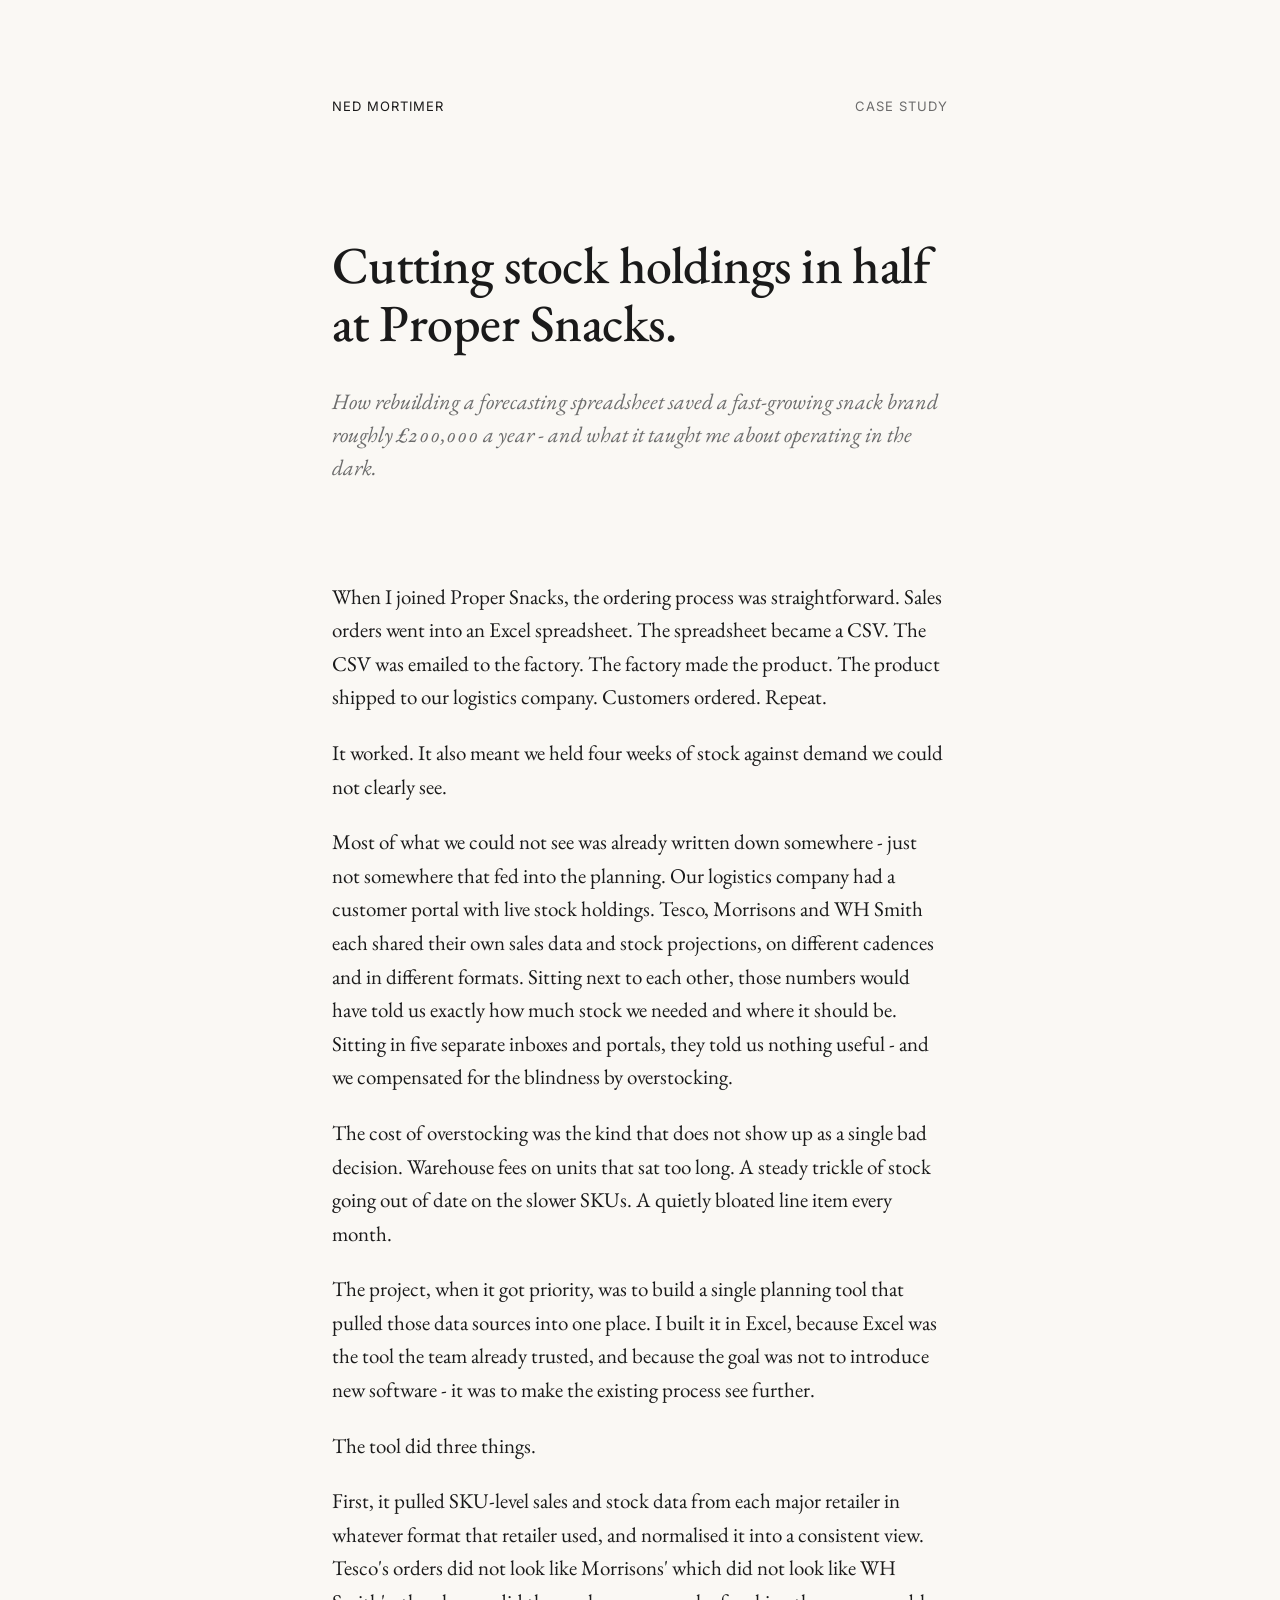
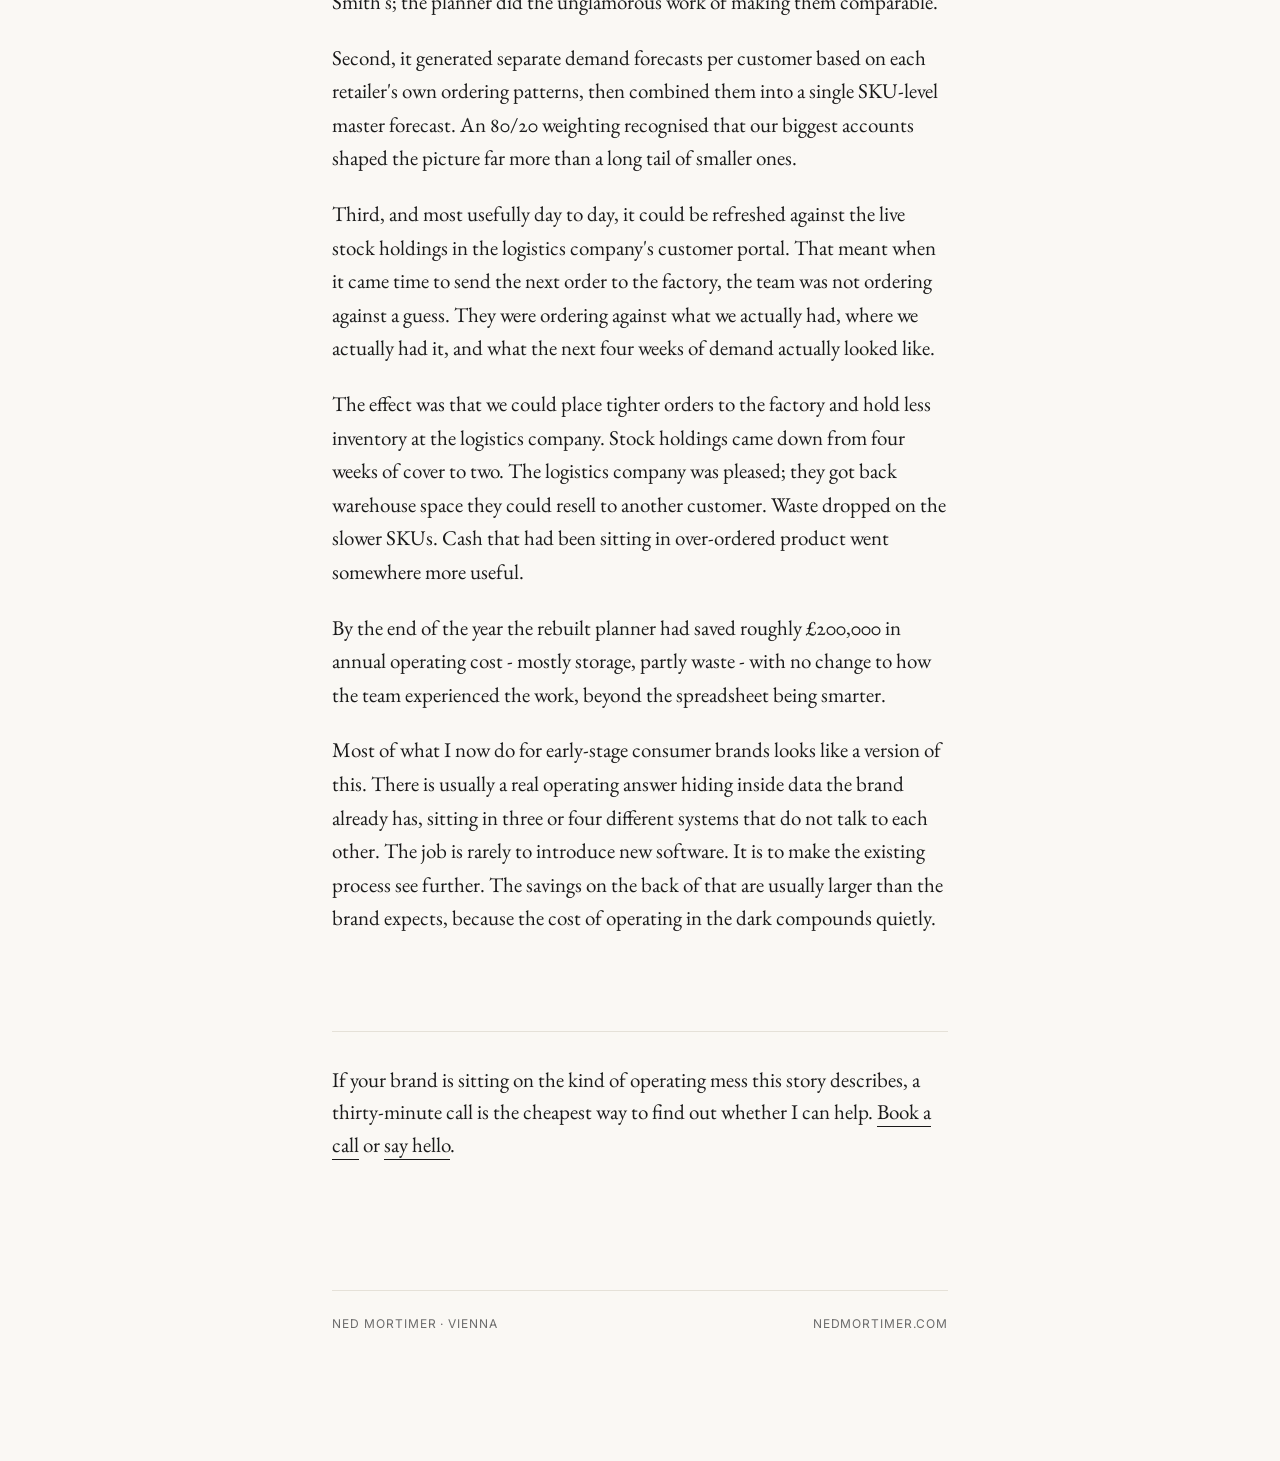
==== proper-snacks.html @ 6c1e4ab5 "Add Proper Snacks case study page - New /proper-snacks.html with the full forecasting story - Extrac" ====
<!doctype html>
<html lang="en">
<head>
<meta charset="utf-8">
<meta name="viewport" content="width=device-width, initial-scale=1">
<title>Cutting stock holdings in half at Proper Snacks - Ned Mortimer</title>
<meta name="description" content="How rebuilding a forecasting spreadsheet at Proper Snacks reduced stock holdings from four weeks to two and saved roughly £200,000 a year in operating costs.">
<link rel="preconnect" href="https://fonts.googleapis.com">
<link rel="preconnect" href="https://fonts.gstatic.com" crossorigin>
<link href="https://fonts.googleapis.com/css2?family=EB+Garamond:ital,wght@0,400;0,500;1,400&family=Inter:wght@400;500&display=swap" rel="stylesheet">
<link rel="stylesheet" href="styles.css">
</head>
<body>
<div class="wrap">

  <header class="masthead">
    <a class="name" href="/">Ned Mortimer</a>
    <span>Case Study</span>
  </header>

  <h1>Cutting stock holdings in half at Proper Snacks.</h1>

  <p class="dek">How rebuilding a forecasting spreadsheet saved a fast-growing snack brand roughly £200,000 a year - and what it taught me about operating in the dark.</p>

  <section class="article">

    <p>When I joined Proper Snacks, the ordering process was straightforward. Sales orders went into an Excel spreadsheet. The spreadsheet became a CSV. The CSV was emailed to the factory. The factory made the product. The product shipped to our logistics company. Customers ordered. Repeat.</p>

    <p>It worked. It also meant we held four weeks of stock against demand we could not clearly see.</p>

    <p>Most of what we could not see was already written down somewhere - just not somewhere that fed into the planning. Our logistics company had a customer portal with live stock holdings. Tesco, Morrisons and WH Smith each shared their own sales data and stock projections, on different cadences and in different formats. Sitting next to each other, those numbers would have told us exactly how much stock we needed and where it should be. Sitting in five separate inboxes and portals, they told us nothing useful - and we compensated for the blindness by overstocking.</p>

    <p>The cost of overstocking was the kind that does not show up as a single bad decision. Warehouse fees on units that sat too long. A steady trickle of stock going out of date on the slower SKUs. A quietly bloated line item every month.</p>

    <p>The project, when it got priority, was to build a single planning tool that pulled those data sources into one place. I built it in Excel, because Excel was the tool the team already trusted, and because the goal was not to introduce new software - it was to make the existing process see further.</p>

    <p>The tool did three things.</p>

    <p>First, it pulled SKU-level sales and stock data from each major retailer in whatever format that retailer used, and normalised it into a consistent view. Tesco's orders did not look like Morrisons' which did not look like WH Smith's; the planner did the unglamorous work of making them comparable.</p>

    <p>Second, it generated separate demand forecasts per customer based on each retailer's own ordering patterns, then combined them into a single SKU-level master forecast. An 80/20 weighting recognised that our biggest accounts shaped the picture far more than a long tail of smaller ones.</p>

    <p>Third, and most usefully day to day, it could be refreshed against the live stock holdings in the logistics company's customer portal. That meant when it came time to send the next order to the factory, the team was not ordering against a guess. They were ordering against what we actually had, where we actually had it, and what the next four weeks of demand actually looked like.</p>

    <p>The effect was that we could place tighter orders to the factory and hold less inventory at the logistics company. Stock holdings came down from four weeks of cover to two. The logistics company was pleased; they got back warehouse space they could resell to another customer. Waste dropped on the slower SKUs. Cash that had been sitting in over-ordered product went somewhere more useful.</p>

    <p>By the end of the year the rebuilt planner had saved roughly £200,000 in annual operating cost - mostly storage, partly waste - with no change to how the team experienced the work, beyond the spreadsheet being smarter.</p>

    <p>Most of what I now do for early-stage consumer brands looks like a version of this. There is usually a real operating answer hiding inside data the brand already has, sitting in three or four different systems that do not talk to each other. The job is rarely to introduce new software. It is to make the existing process see further. The savings on the back of that are usually larger than the brand expects, because the cost of operating in the dark compounds quietly.</p>

  </section>

  <section class="cta">
    <p>If your brand is sitting on the kind of operating mess this story describes, a thirty-minute call is the cheapest way to find out whether I can help. <a href="https://cal.com/ned-mortimer">Book a call</a> or <a href="mailto:hello@nedmortimer.com">say hello</a>.</p>
  </section>

  <footer>
    <span>Ned Mortimer &middot; Vienna</span>
    <span><a href="/" style="color: inherit; text-decoration: none;">nedmortimer.com</a></span>
  </footer>

</div>
</body>
</html>
---- styles.css ----
:root {
  --ink: #1a1a1a;
  --muted: #6b6b6b;
  --rule: #e5e1d8;
  --paper: #faf8f4;
  --accent: #1a1a1a;
  --serif: "EB Garamond", Georgia, "Times New Roman", serif;
  --sans: "Inter", -apple-system, BlinkMacSystemFont, "Segoe UI", sans-serif;
}

* { box-sizing: border-box; }
html { -webkit-text-size-adjust: 100%; }
body {
  margin: 0;
  background: var(--paper);
  color: var(--ink);
  font-family: var(--serif);
  font-size: 21px;
  line-height: 1.55;
  font-feature-settings: "kern", "liga", "onum";
  -webkit-font-smoothing: antialiased;
}

.wrap {
  max-width: 680px;
  margin: 0 auto;
  padding: 96px 32px 128px;
}

header.masthead {
  display: flex;
  justify-content: space-between;
  align-items: baseline;
  margin-bottom: 120px;
  font-family: var(--sans);
  font-size: 13px;
  letter-spacing: 0.08em;
  text-transform: uppercase;
  color: var(--muted);
}
header.masthead .name { color: var(--ink); }
header.masthead a.name {
  color: var(--ink);
  text-decoration: none;
}
header.masthead a.name:hover { color: var(--muted); }

h1 {
  font-family: var(--serif);
  font-weight: 500;
  font-size: 52px;
  line-height: 1.12;
  letter-spacing: -0.01em;
  margin: 0 0 32px;
}
h1 em { font-style: italic; color: var(--muted); font-weight: 400; }

.lede {
  font-size: 22px;
  line-height: 1.5;
  color: var(--ink);
  margin: 0 0 16px;
}

.dek {
  font-family: var(--serif);
  font-style: italic;
  font-size: 22px;
  line-height: 1.5;
  color: var(--muted);
  margin: 0 0 16px;
}

section { margin-top: 96px; }

h2 {
  font-family: var(--sans);
  font-size: 12px;
  font-weight: 500;
  letter-spacing: 0.14em;
  text-transform: uppercase;
  color: var(--muted);
  margin: 0 0 28px;
  padding-bottom: 12px;
  border-bottom: 1px solid var(--rule);
}

h3 {
  font-family: var(--serif);
  font-weight: 500;
  font-size: 28px;
  line-height: 1.25;
  margin: 0 0 8px;
}

p { margin: 0 0 18px; }
p:last-child { margin-bottom: 0; }

a.inline {
  color: var(--ink);
  text-decoration: none;
  border-bottom: 1px solid var(--rule);
  padding-bottom: 1px;
}
a.inline:hover { border-color: var(--ink); }

ul.offer {
  list-style: none;
  padding: 0;
  margin: 0;
}
ul.offer li {
  padding: 20px 0;
  border-bottom: 1px solid var(--rule);
  display: grid;
  grid-template-columns: 140px 1fr;
  gap: 24px;
  align-items: baseline;
}
ul.offer li:last-child { border-bottom: none; }
ul.offer .label {
  font-family: var(--sans);
  font-size: 12px;
  letter-spacing: 0.12em;
  text-transform: uppercase;
  color: var(--muted);
}
ul.offer .body { font-size: 19px; line-height: 1.5; }

.case {
  padding: 32px 0;
  border-bottom: 1px solid var(--rule);
}
.case:last-child { border-bottom: none; }
.case .meta {
  font-family: var(--sans);
  font-size: 12px;
  letter-spacing: 0.1em;
  text-transform: uppercase;
  color: var(--muted);
  margin-bottom: 12px;
}
.case .result {
  font-style: italic;
  color: var(--muted);
  border-left: 2px solid var(--rule);
  padding-left: 18px;
  margin-top: 18px;
}
.case .more {
  display: inline-block;
  margin-top: 28px;
  font-family: var(--sans);
  font-size: 12px;
  font-weight: 500;
  letter-spacing: 0.14em;
  text-transform: uppercase;
  color: var(--ink);
  text-decoration: none;
  border-bottom: 1px solid var(--rule);
  padding-bottom: 4px;
}
.case .more:hover { border-color: var(--ink); }

.placeholder {
  background: rgba(0,0,0,0.04);
  padding: 2px 6px;
  border-radius: 2px;
  font-family: var(--sans);
  font-size: 14px;
  color: var(--muted);
}

.article p { font-size: 21px; line-height: 1.6; margin: 0 0 22px; }

.contact a {
  color: var(--ink);
  text-decoration: none;
  border-bottom: 1px solid var(--ink);
  padding-bottom: 1px;
}
.contact a:hover { color: var(--muted); border-color: var(--muted); }

.contact-grid {
  display: grid;
  grid-template-columns: 140px 1fr;
  gap: 16px 24px;
  font-size: 19px;
}
.contact-grid dt {
  font-family: var(--sans);
  font-size: 12px;
  letter-spacing: 0.12em;
  text-transform: uppercase;
  color: var(--muted);
  align-self: baseline;
  padding-top: 4px;
}
.contact-grid dd { margin: 0; }

.cta {
  margin-top: 96px;
  padding-top: 32px;
  border-top: 1px solid var(--rule);
}
.cta p { font-size: 21px; }
.cta a {
  color: var(--ink);
  text-decoration: none;
  border-bottom: 1px solid var(--ink);
  padding-bottom: 1px;
}
.cta a:hover { color: var(--muted); border-color: var(--muted); }

footer {
  margin-top: 128px;
  padding-top: 24px;
  border-top: 1px solid var(--rule);
  font-family: var(--sans);
  font-size: 12px;
  letter-spacing: 0.08em;
  text-transform: uppercase;
  color: var(--muted);
  display: flex;
  justify-content: space-between;
}

@media (max-width: 600px) {
  .wrap { padding: 56px 22px 80px; }
  header.masthead { margin-bottom: 72px; flex-direction: column; gap: 6px; }
  h1 { font-size: 38px; }
  .lede, .dek { font-size: 20px; }
  section { margin-top: 72px; }
  ul.offer li { grid-template-columns: 1fr; gap: 6px; }
  .contact-grid { grid-template-columns: 1fr; gap: 4px 0; }
  .contact-grid dt { padding-top: 14px; }
  .contact-grid dt:first-of-type { padding-top: 0; }
  footer { flex-direction: column; gap: 8px; }
  .article p { font-size: 19px; }
}
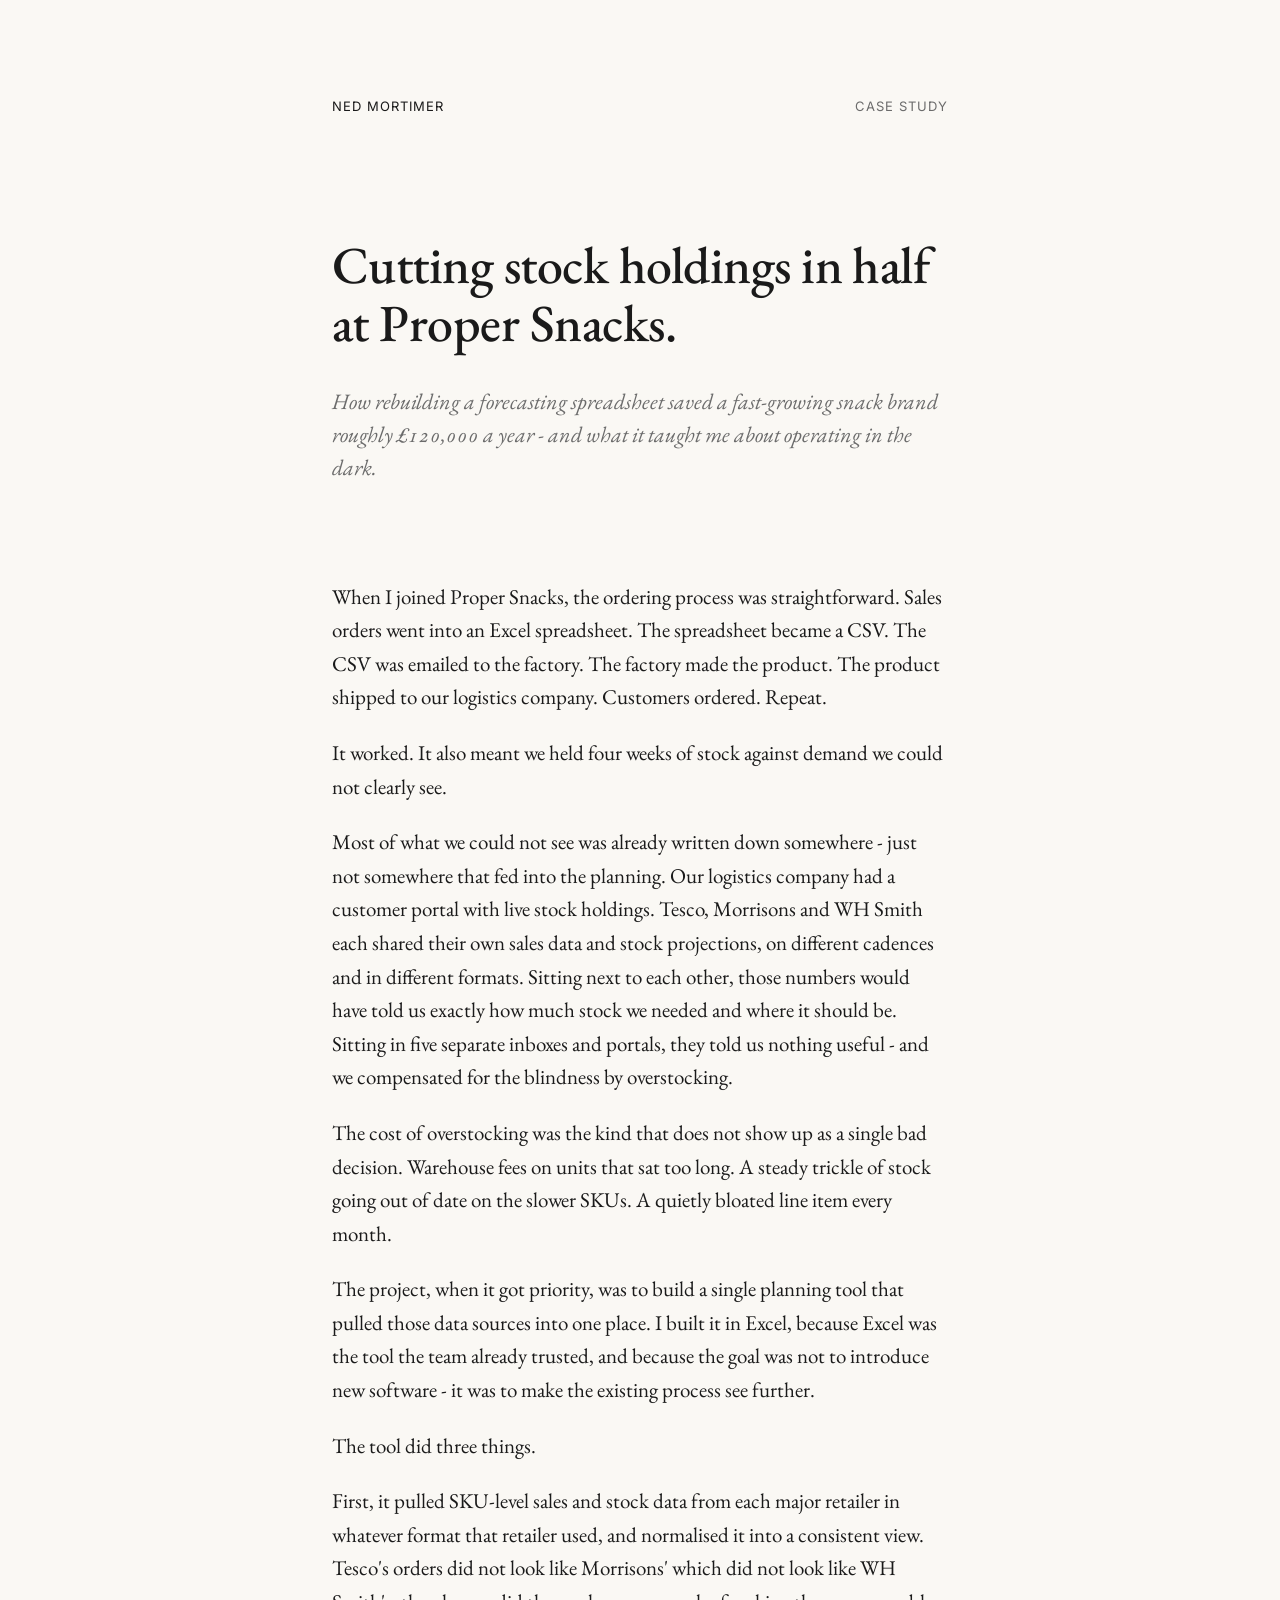
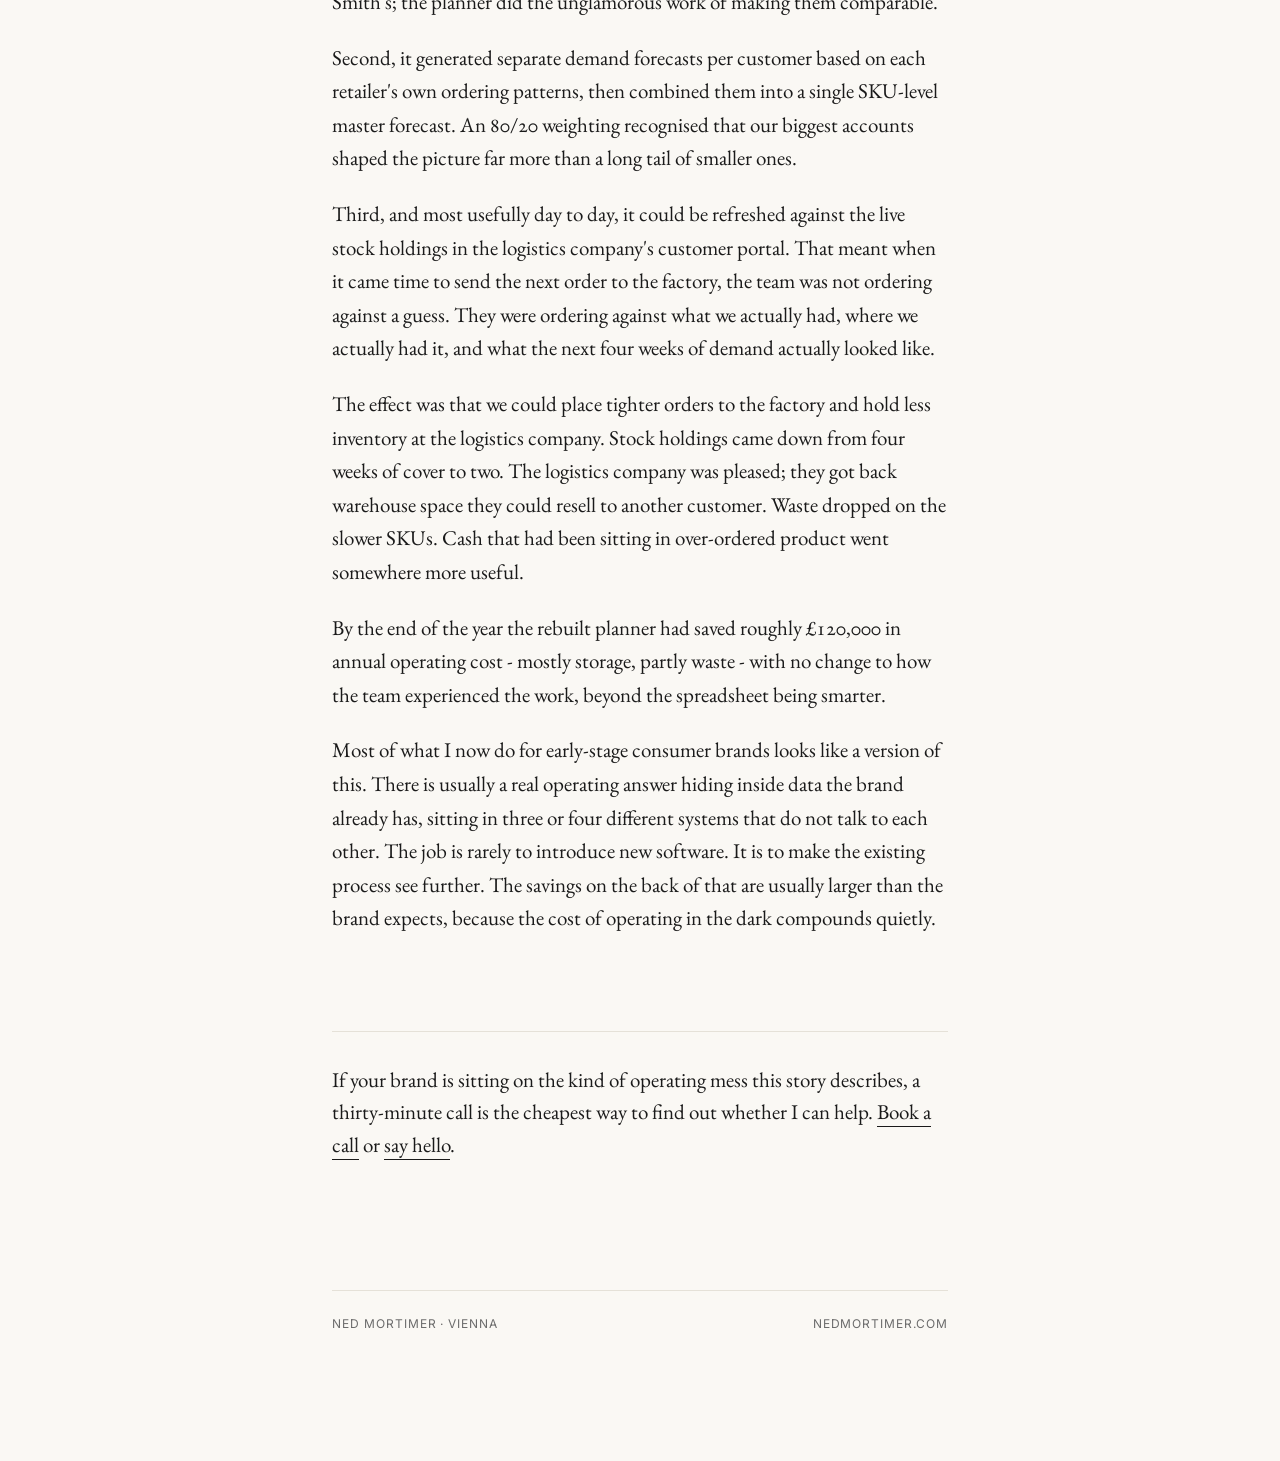
==== commit c589b655: "Correct Proper Snacks savings figure to ~£120k Previous figure was estimated from imperfect memory; " ====
--- a/proper-snacks.html
+++ b/proper-snacks.html
@@ -4,7 +4,7 @@
 <meta charset="utf-8">
 <meta name="viewport" content="width=device-width, initial-scale=1">
 <title>Cutting stock holdings in half at Proper Snacks - Ned Mortimer</title>
-<meta name="description" content="How rebuilding a forecasting spreadsheet at Proper Snacks reduced stock holdings from four weeks to two and saved roughly £200,000 a year in operating costs.">
+<meta name="description" content="How rebuilding a forecasting spreadsheet at Proper Snacks reduced stock holdings from four weeks to two and saved roughly £120,000 a year in operating costs.">
 <link rel="preconnect" href="https://fonts.googleapis.com">
 <link rel="preconnect" href="https://fonts.gstatic.com" crossorigin>
 <link href="https://fonts.googleapis.com/css2?family=EB+Garamond:ital,wght@0,400;0,500;1,400&family=Inter:wght@400;500&display=swap" rel="stylesheet">
@@ -20,7 +20,7 @@
 
   <h1>Cutting stock holdings in half at Proper Snacks.</h1>
 
-  <p class="dek">How rebuilding a forecasting spreadsheet saved a fast-growing snack brand roughly £200,000 a year - and what it taught me about operating in the dark.</p>
+  <p class="dek">How rebuilding a forecasting spreadsheet saved a fast-growing snack brand roughly £120,000 a year - and what it taught me about operating in the dark.</p>
 
   <section class="article">
 
@@ -44,7 +44,7 @@
 
     <p>The effect was that we could place tighter orders to the factory and hold less inventory at the logistics company. Stock holdings came down from four weeks of cover to two. The logistics company was pleased; they got back warehouse space they could resell to another customer. Waste dropped on the slower SKUs. Cash that had been sitting in over-ordered product went somewhere more useful.</p>
 
-    <p>By the end of the year the rebuilt planner had saved roughly £200,000 in annual operating cost - mostly storage, partly waste - with no change to how the team experienced the work, beyond the spreadsheet being smarter.</p>
+    <p>By the end of the year the rebuilt planner had saved roughly £120,000 in annual operating cost - mostly storage, partly waste - with no change to how the team experienced the work, beyond the spreadsheet being smarter.</p>
 
     <p>Most of what I now do for early-stage consumer brands looks like a version of this. There is usually a real operating answer hiding inside data the brand already has, sitting in three or four different systems that do not talk to each other. The job is rarely to introduce new software. It is to make the existing process see further. The savings on the back of that are usually larger than the brand expects, because the cost of operating in the dark compounds quietly.</p>
 
